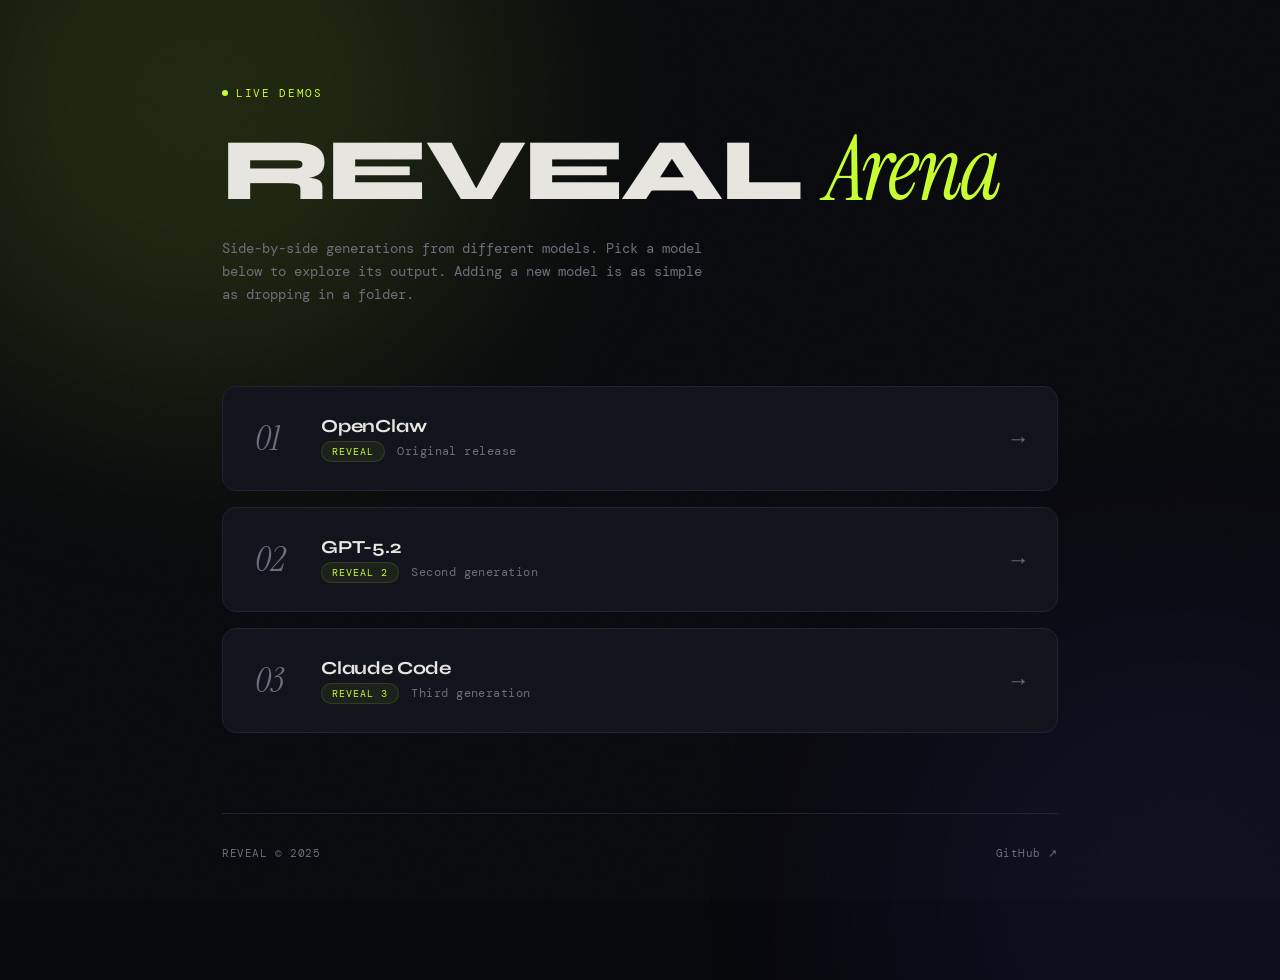
==== index.html @ 6fcfee80 "reveal websites" ====
<!DOCTYPE html>
<html lang="en">
<head>
<meta charset="UTF-8">
<meta name="viewport" content="width=device-width, initial-scale=1.0">
<title>REVEAL — Model Arena</title>
<link rel="preconnect" href="https://fonts.googleapis.com">
<link href="https://fonts.googleapis.com/css2?family=Instrument+Serif:ital@0;1&family=DM+Mono:wght@300;400;500&family=Syne:wght@400;600;700;800&display=swap" rel="stylesheet">
<style>
  *, *::before, *::after { margin: 0; padding: 0; box-sizing: border-box; }

  :root {
    --bg: #08090c;
    --surface: #10121a;
    --border: #1e2130;
    --text: #e8e6e1;
    --text-dim: #6b6d7b;
    --accent: #c8ff2e;
    --accent-dim: rgba(200, 255, 46, 0.08);
  }

  html { font-size: 16px; }

  body {
    background: var(--bg);
    color: var(--text);
    font-family: 'DM Mono', monospace;
    min-height: 100vh;
    overflow-x: hidden;
    -webkit-font-smoothing: antialiased;
  }

  /* ── grain overlay ── */
  body::before {
    content: '';
    position: fixed;
    inset: 0;
    z-index: 9999;
    pointer-events: none;
    opacity: 0.035;
    background-image: url("data:image/svg+xml,%3Csvg viewBox='0 0 256 256' xmlns='http://www.w3.org/2000/svg'%3E%3Cfilter id='n'%3E%3CfeTurbulence type='fractalNoise' baseFrequency='0.9' numOctaves='4' stitchTiles='stitch'/%3E%3C/filter%3E%3Crect width='100%25' height='100%25' filter='url(%23n)'/%3E%3C/svg%3E");
    background-size: 200px;
  }

  /* ── ambient glow ── */
  .glow {
    position: fixed;
    width: 600px;
    height: 600px;
    border-radius: 50%;
    filter: blur(120px);
    opacity: 0.12;
    pointer-events: none;
    z-index: 0;
  }
  .glow--1 { top: -200px; left: -100px; background: var(--accent); }
  .glow--2 { bottom: -300px; right: -200px; background: #5e4fff; opacity: 0.08; }

  /* ── layout ── */
  .page {
    position: relative;
    z-index: 1;
    max-width: 900px;
    margin: 0 auto;
    padding: 80px 32px 120px;
  }

  /* ── header ── */
  .header { margin-bottom: 80px; }

  .tag {
    display: inline-flex;
    align-items: center;
    gap: 8px;
    font-size: 0.7rem;
    letter-spacing: 0.15em;
    text-transform: uppercase;
    color: var(--accent);
    margin-bottom: 28px;
    opacity: 0;
    animation: fadeUp 0.6s ease forwards;
  }
  .tag::before {
    content: '';
    width: 6px;
    height: 6px;
    background: var(--accent);
    border-radius: 50%;
    animation: pulse 2s ease infinite;
  }

  @keyframes pulse {
    0%, 100% { opacity: 1; }
    50% { opacity: 0.3; }
  }

  .title {
    font-family: 'Syne', sans-serif;
    font-weight: 800;
    font-size: clamp(3rem, 8vw, 5.5rem);
    line-height: 0.95;
    letter-spacing: -0.03em;
    margin-bottom: 24px;
    opacity: 0;
    animation: fadeUp 0.6s ease 0.1s forwards;
  }
  .title span {
    display: inline-block;
    color: var(--accent);
    font-family: 'Instrument Serif', serif;
    font-style: italic;
    font-weight: 400;
  }

  .subtitle {
    font-size: 0.85rem;
    color: var(--text-dim);
    line-height: 1.7;
    max-width: 480px;
    opacity: 0;
    animation: fadeUp 0.6s ease 0.2s forwards;
  }

  /* ── model cards ── */
  .grid {
    display: grid;
    gap: 16px;
  }

  .card {
    position: relative;
    display: grid;
    grid-template-columns: auto 1fr auto;
    align-items: center;
    gap: 24px;
    padding: 28px 32px;
    background: var(--surface);
    border: 1px solid var(--border);
    border-radius: 14px;
    text-decoration: none;
    color: var(--text);
    transition: all 0.35s cubic-bezier(0.22, 1, 0.36, 1);
    overflow: hidden;
    opacity: 0;
    transform: translateY(20px);
  }
  .card:nth-child(1) { animation: fadeUp 0.6s ease 0.3s forwards; }
  .card:nth-child(2) { animation: fadeUp 0.6s ease 0.4s forwards; }
  .card:nth-child(3) { animation: fadeUp 0.6s ease 0.5s forwards; }
  .card:nth-child(4) { animation: fadeUp 0.6s ease 0.6s forwards; }

  .card::before {
    content: '';
    position: absolute;
    inset: 0;
    background: linear-gradient(135deg, var(--accent-dim), transparent 60%);
    opacity: 0;
    transition: opacity 0.35s ease;
  }

  .card:hover {
    border-color: rgba(200, 255, 46, 0.25);
    transform: translateY(-2px);
    box-shadow: 0 8px 40px rgba(0,0,0,0.3), 0 0 0 1px rgba(200,255,46,0.08);
  }
  .card:hover::before { opacity: 1; }
  .card:hover .card__arrow { transform: translateX(4px); color: var(--accent); }
  .card:hover .card__index { color: var(--accent); }

  .card__index {
    position: relative;
    z-index: 1;
    font-family: 'Instrument Serif', serif;
    font-style: italic;
    font-size: 2.2rem;
    line-height: 1;
    color: var(--text-dim);
    min-width: 42px;
    transition: color 0.35s ease;
  }

  .card__body { position: relative; z-index: 1; }

  .card__name {
    font-family: 'Syne', sans-serif;
    font-weight: 700;
    font-size: 1.15rem;
    letter-spacing: -0.01em;
    margin-bottom: 4px;
  }

  .card__meta {
    display: flex;
    align-items: center;
    gap: 12px;
    font-size: 0.72rem;
    color: var(--text-dim);
    letter-spacing: 0.04em;
  }

  .card__badge {
    display: inline-flex;
    align-items: center;
    gap: 5px;
    padding: 3px 10px;
    background: rgba(200, 255, 46, 0.06);
    border: 1px solid rgba(200, 255, 46, 0.12);
    border-radius: 100px;
    font-size: 0.65rem;
    text-transform: uppercase;
    letter-spacing: 0.1em;
    color: var(--accent);
  }

  .card__arrow {
    position: relative;
    z-index: 1;
    font-size: 1.4rem;
    color: var(--text-dim);
    transition: all 0.35s ease;
  }

  /* ── footer ── */
  .footer {
    margin-top: 80px;
    padding-top: 32px;
    border-top: 1px solid var(--border);
    display: flex;
    justify-content: space-between;
    align-items: center;
    font-size: 0.7rem;
    color: var(--text-dim);
    letter-spacing: 0.05em;
    opacity: 0;
    animation: fadeUp 0.6s ease 0.7s forwards;
  }
  .footer a {
    color: var(--text-dim);
    text-decoration: none;
    transition: color 0.2s;
  }
  .footer a:hover { color: var(--accent); }

  @keyframes fadeUp {
    from { opacity: 0; transform: translateY(20px); }
    to   { opacity: 1; transform: translateY(0); }
  }

  /* ── responsive ── */
  @media (max-width: 600px) {
    .page { padding: 48px 20px 80px; }
    .header { margin-bottom: 48px; }
    .card { grid-template-columns: 1fr auto; gap: 16px; padding: 22px 20px; }
    .card__index { display: none; }
    .footer { flex-direction: column; gap: 12px; text-align: center; }
  }
</style>
</head>
<body>

<div class="glow glow--1"></div>
<div class="glow glow--2"></div>

<div class="page">

  <header class="header">
    <div class="tag">Live Demos</div>
    <h1 class="title">REVEAL <span>Arena</span></h1>
    <p class="subtitle">Side-by-side generations from different models. Pick a model below to explore its output. Adding a new model is as simple as dropping in a folder.</p>
  </header>

  <div class="grid" id="grid"></div>

  <footer class="footer">
    <span>REVEAL &copy; 2025</span>
    <a href="https://github.com/" target="_blank">GitHub ↗</a>
  </footer>

</div>

<script>
  // ╔══════════════════════════════════════════╗
  // ║  ADD NEW MODELS HERE — one object each   ║
  // ╚══════════════════════════════════════════╝
  const models = [
    {
      name: "OpenClaw",
      path: "openclaw",
      badge: "REVEAL",
      meta: "Original release"
    },
    {
      name: "GPT-5.2",
      path: "gpt-5.2",
      badge: "REVEAL 2",
      meta: "Second generation"
    },
    {
      name: "Claude Code",
      path: "claude-opus-4.6",
      badge: "REVEAL 3",
      meta: "Third generation"
    },
  ];

  const grid = document.getElementById('grid');

  models.forEach((m, i) => {
    const a = document.createElement('a');
    a.href = `./${m.path}/`;
    a.className = 'card';
    a.innerHTML = `
      <div class="card__index">${String(i + 1).padStart(2, '0')}</div>
      <div class="card__body">
        <div class="card__name">${m.name}</div>
        <div class="card__meta">
          <span class="card__badge">${m.badge}</span>
          <span>${m.meta}</span>
        </div>
      </div>
      <div class="card__arrow">→</div>
    `;
    grid.appendChild(a);
  });
</script>

</body>
</html>
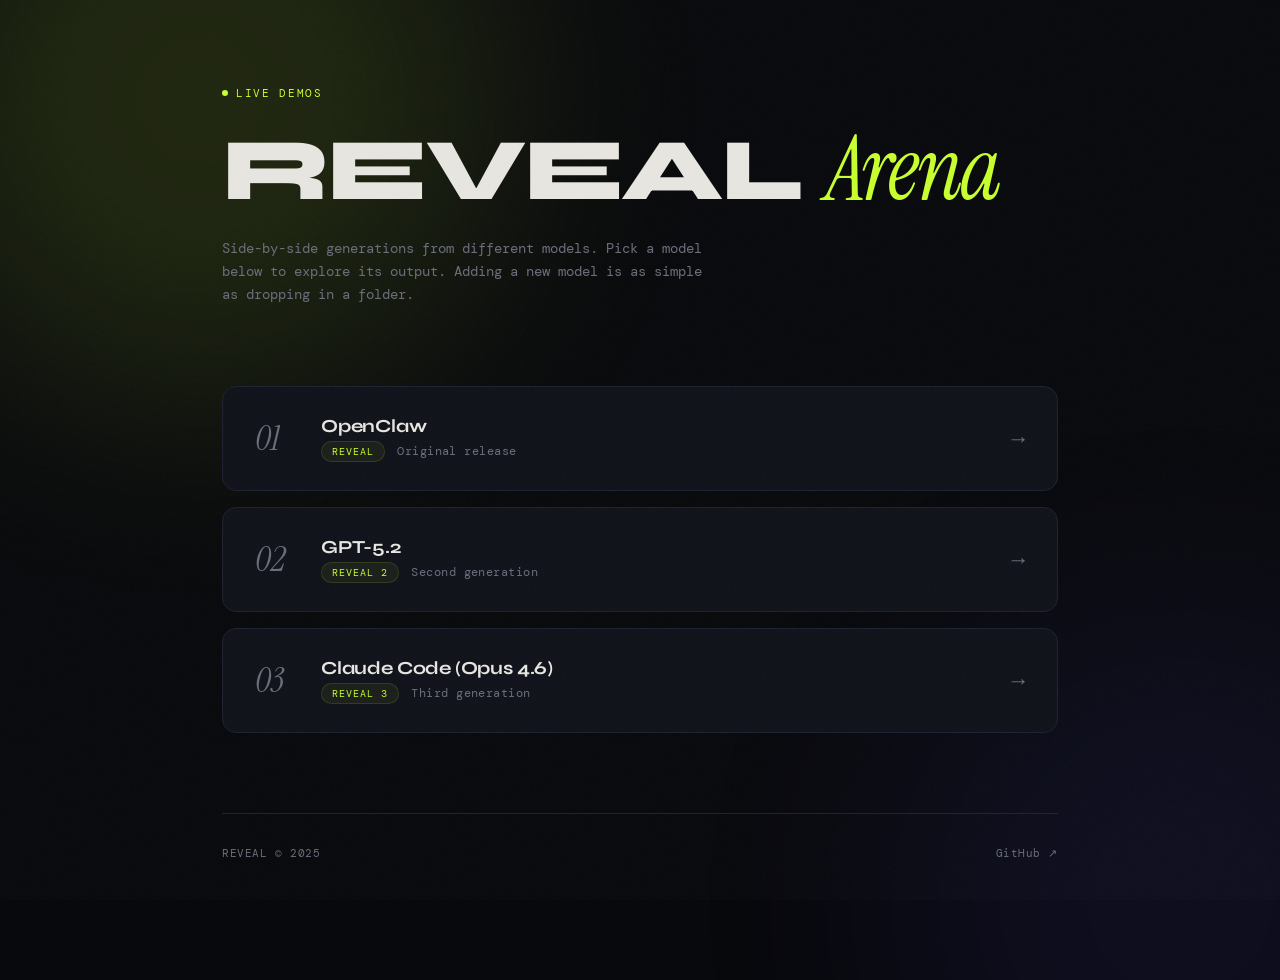
==== commit 5506f90b: "updated paths" ====
--- a/index.html
+++ b/index.html
@@ -296,8 +296,8 @@
       meta: "Second generation"
     },
     {
-      name: "Claude Code",
-      path: "claude-opus-4.6",
+      name: "Claude Code (Opus 4.6)",
+      path: "claude-code",
       badge: "REVEAL 3",
       meta: "Third generation"
     },
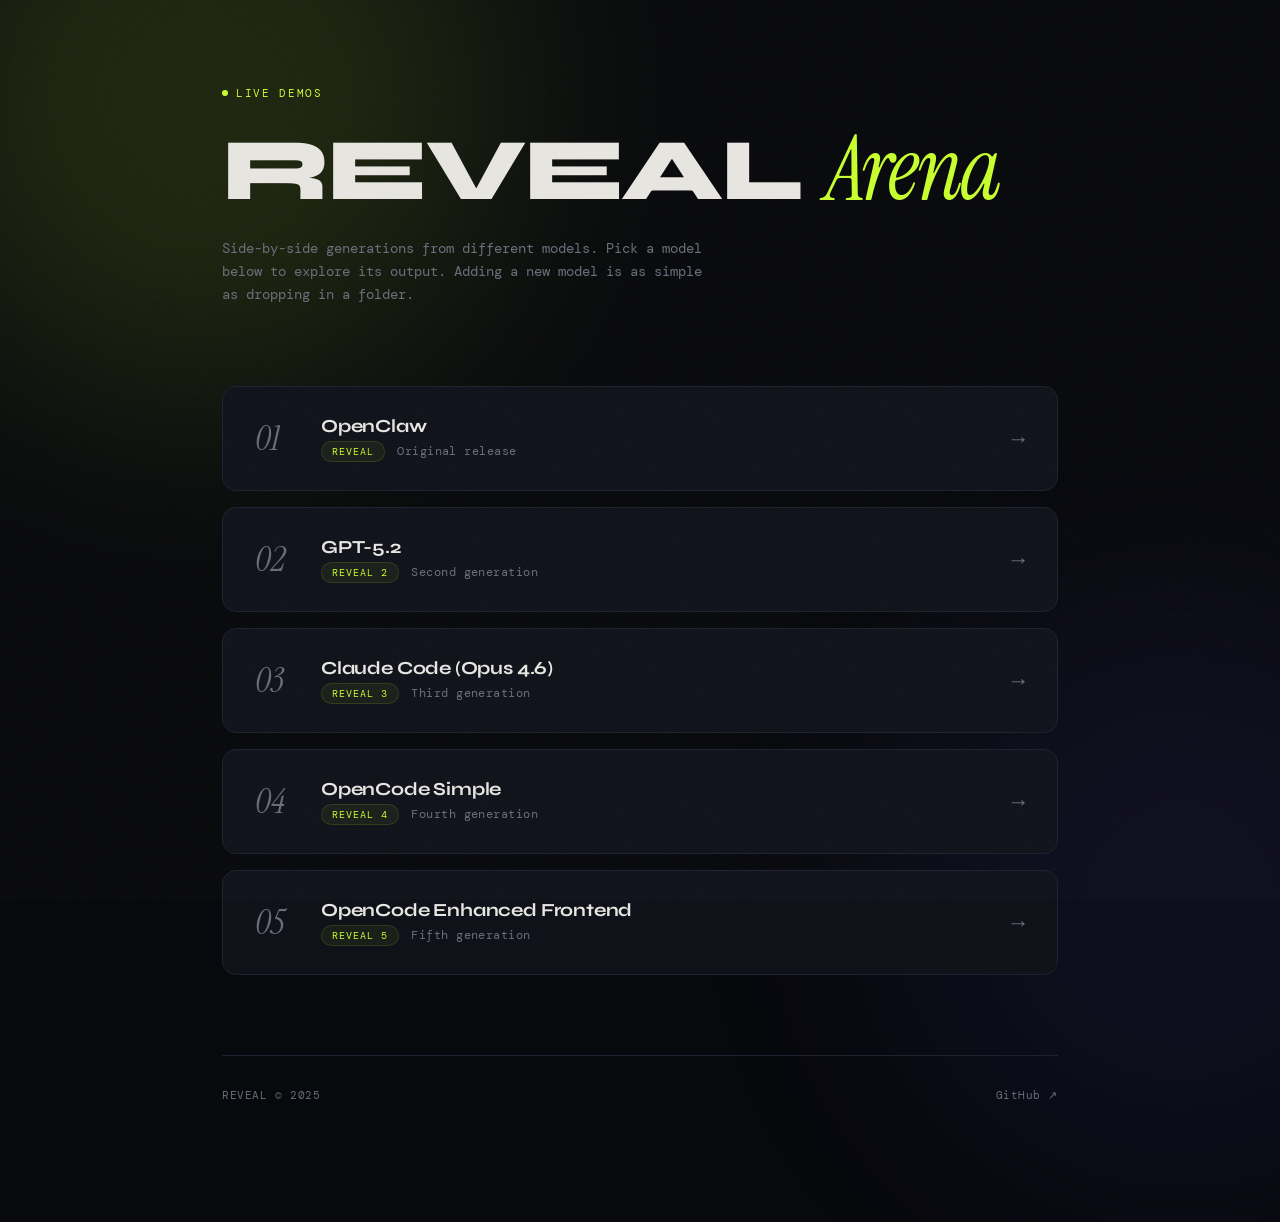
==== commit cc6bdd9e: "Add 2 versions created using opencode" ====
--- a/index.html
+++ b/index.html
@@ -148,6 +148,8 @@
   .card:nth-child(2) { animation: fadeUp 0.6s ease 0.4s forwards; }
   .card:nth-child(3) { animation: fadeUp 0.6s ease 0.5s forwards; }
   .card:nth-child(4) { animation: fadeUp 0.6s ease 0.6s forwards; }
+  .card:nth-child(5) { animation: fadeUp 0.6s ease 0.7s forwards; }
+  .card:nth-child(6) { animation: fadeUp 0.6s ease 0.8s forwards; }
 
   .card::before {
     content: '';
@@ -232,7 +234,7 @@
     color: var(--text-dim);
     letter-spacing: 0.05em;
     opacity: 0;
-    animation: fadeUp 0.6s ease 0.7s forwards;
+    animation: fadeUp 0.6s ease 0.9s forwards;
   }
   .footer a {
     color: var(--text-dim);
@@ -300,6 +302,18 @@
       path: "claude-code",
       badge: "REVEAL 3",
       meta: "Third generation"
+    },
+    {
+      name: "OpenCode Simple",
+      path: "opencode",
+      badge: "REVEAL 4",
+      meta: "Fourth generation"
+    },
+    {
+      name: "OpenCode Enhanced Frontend",
+      path: "opencode-enhanced",
+      badge: "REVEAL 5",
+      meta: "Fifth generation"
     },
   ];
 
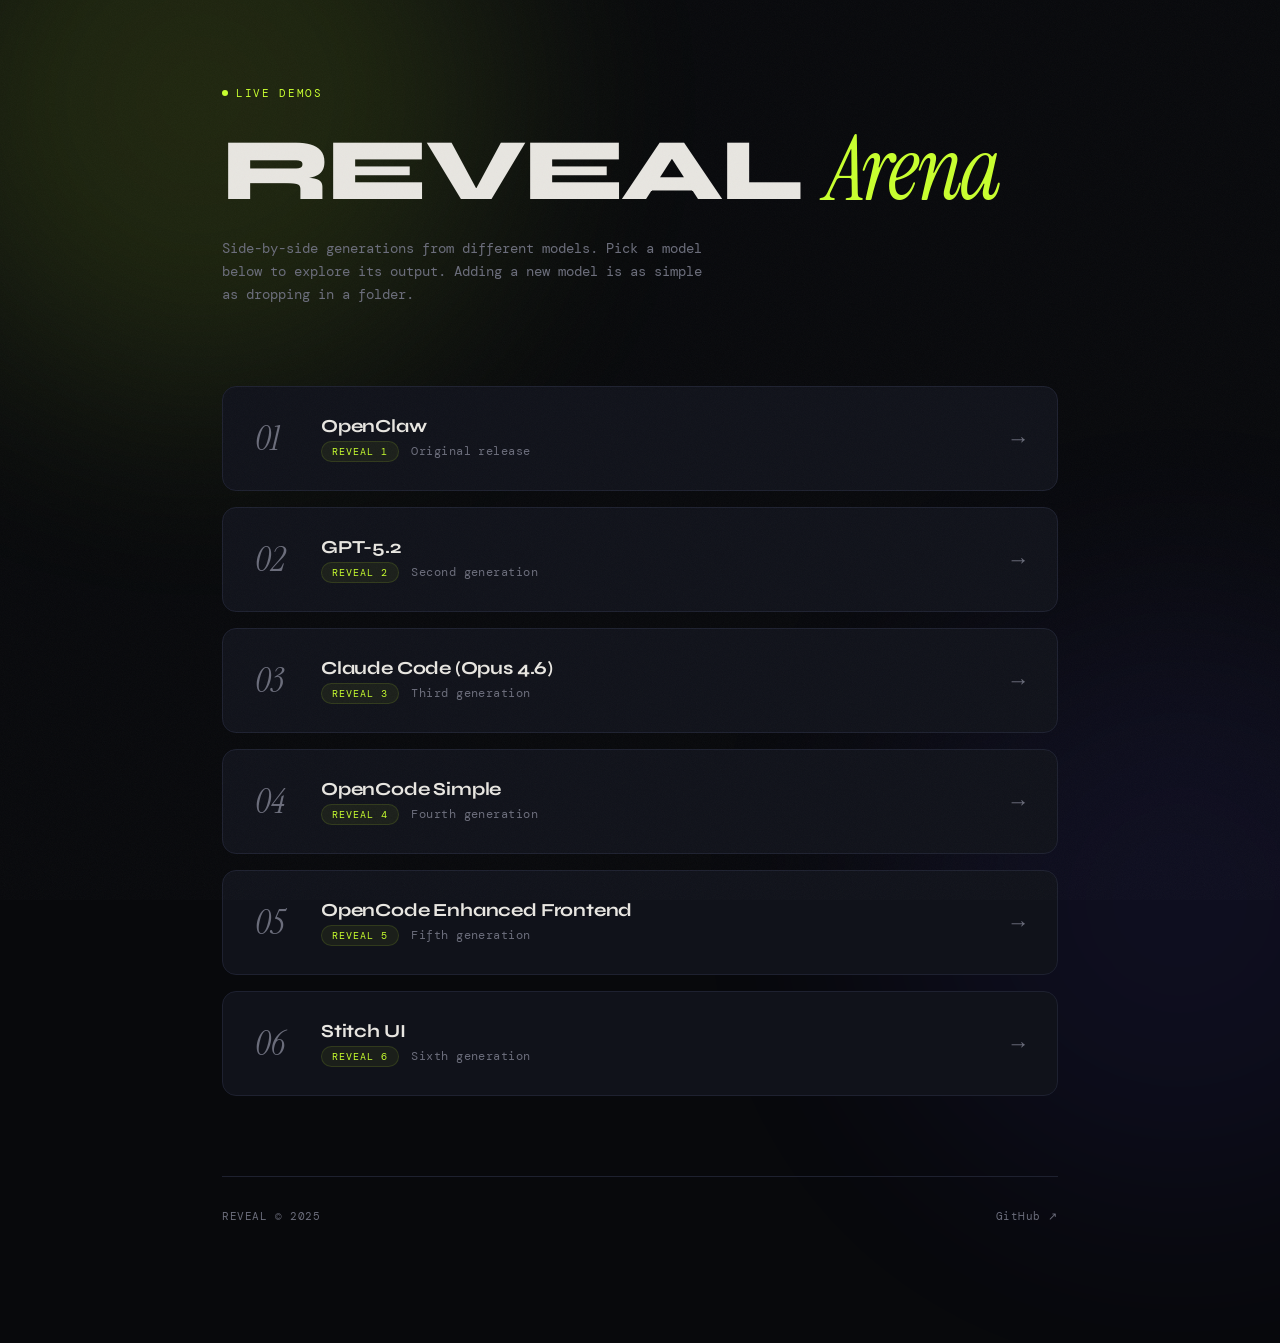
==== commit 43066881: "add stitch" ====
--- a/index.html
+++ b/index.html
@@ -288,7 +288,7 @@
     {
       name: "OpenClaw",
       path: "openclaw",
-      badge: "REVEAL",
+      badge: "REVEAL 1",
       meta: "Original release"
     },
     {
@@ -314,6 +314,12 @@
       path: "opencode-enhanced",
       badge: "REVEAL 5",
       meta: "Fifth generation"
+    },
+     {
+      name: "Stitch UI",
+      path: "stitch",
+      badge: "REVEAL 6",
+      meta: "Sixth generation"
     },
   ];
 
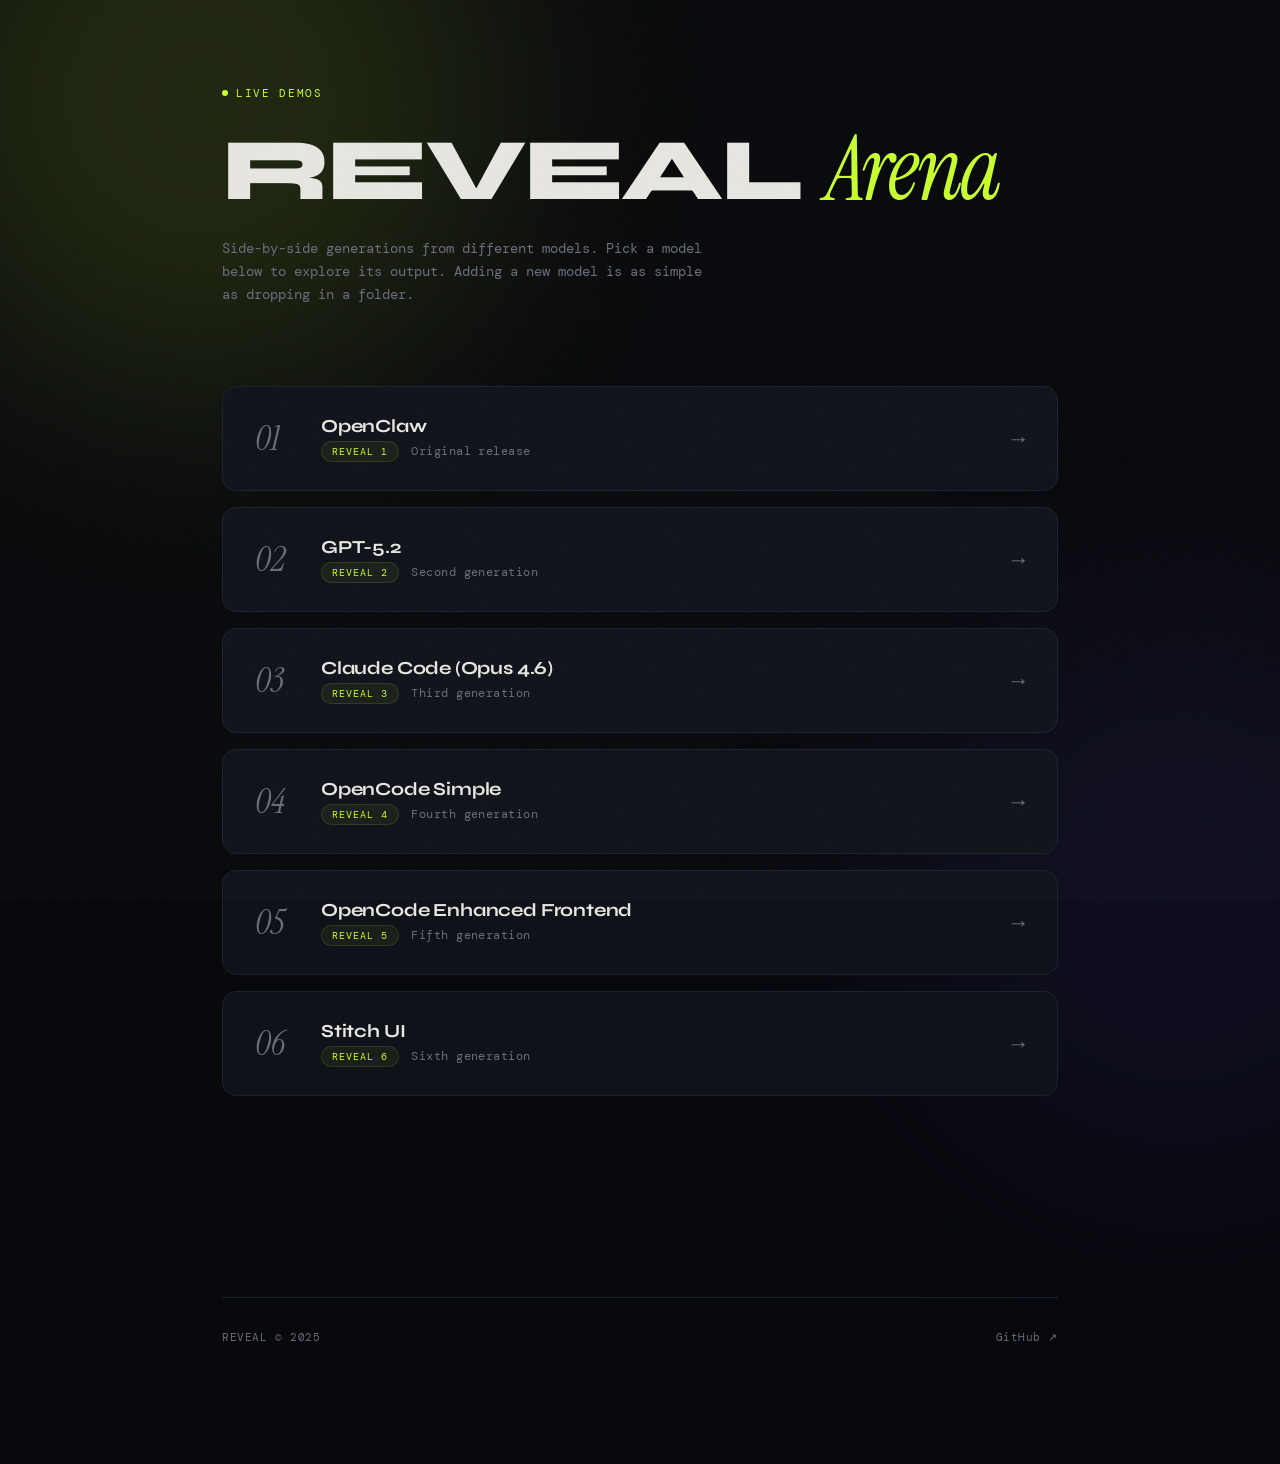
==== commit e1472c4d: "adds a new model" ====
--- a/index.html
+++ b/index.html
@@ -320,6 +320,12 @@
       path: "stitch",
       badge: "REVEAL 6",
       meta: "Sixth generation"
+    },
+    {
+      name: "Claude Design (Opus 4.7)",
+      path: "claude-design",
+      badge: "REVEAL 7",
+      meta: "Seventh generation"
     },
   ];
 
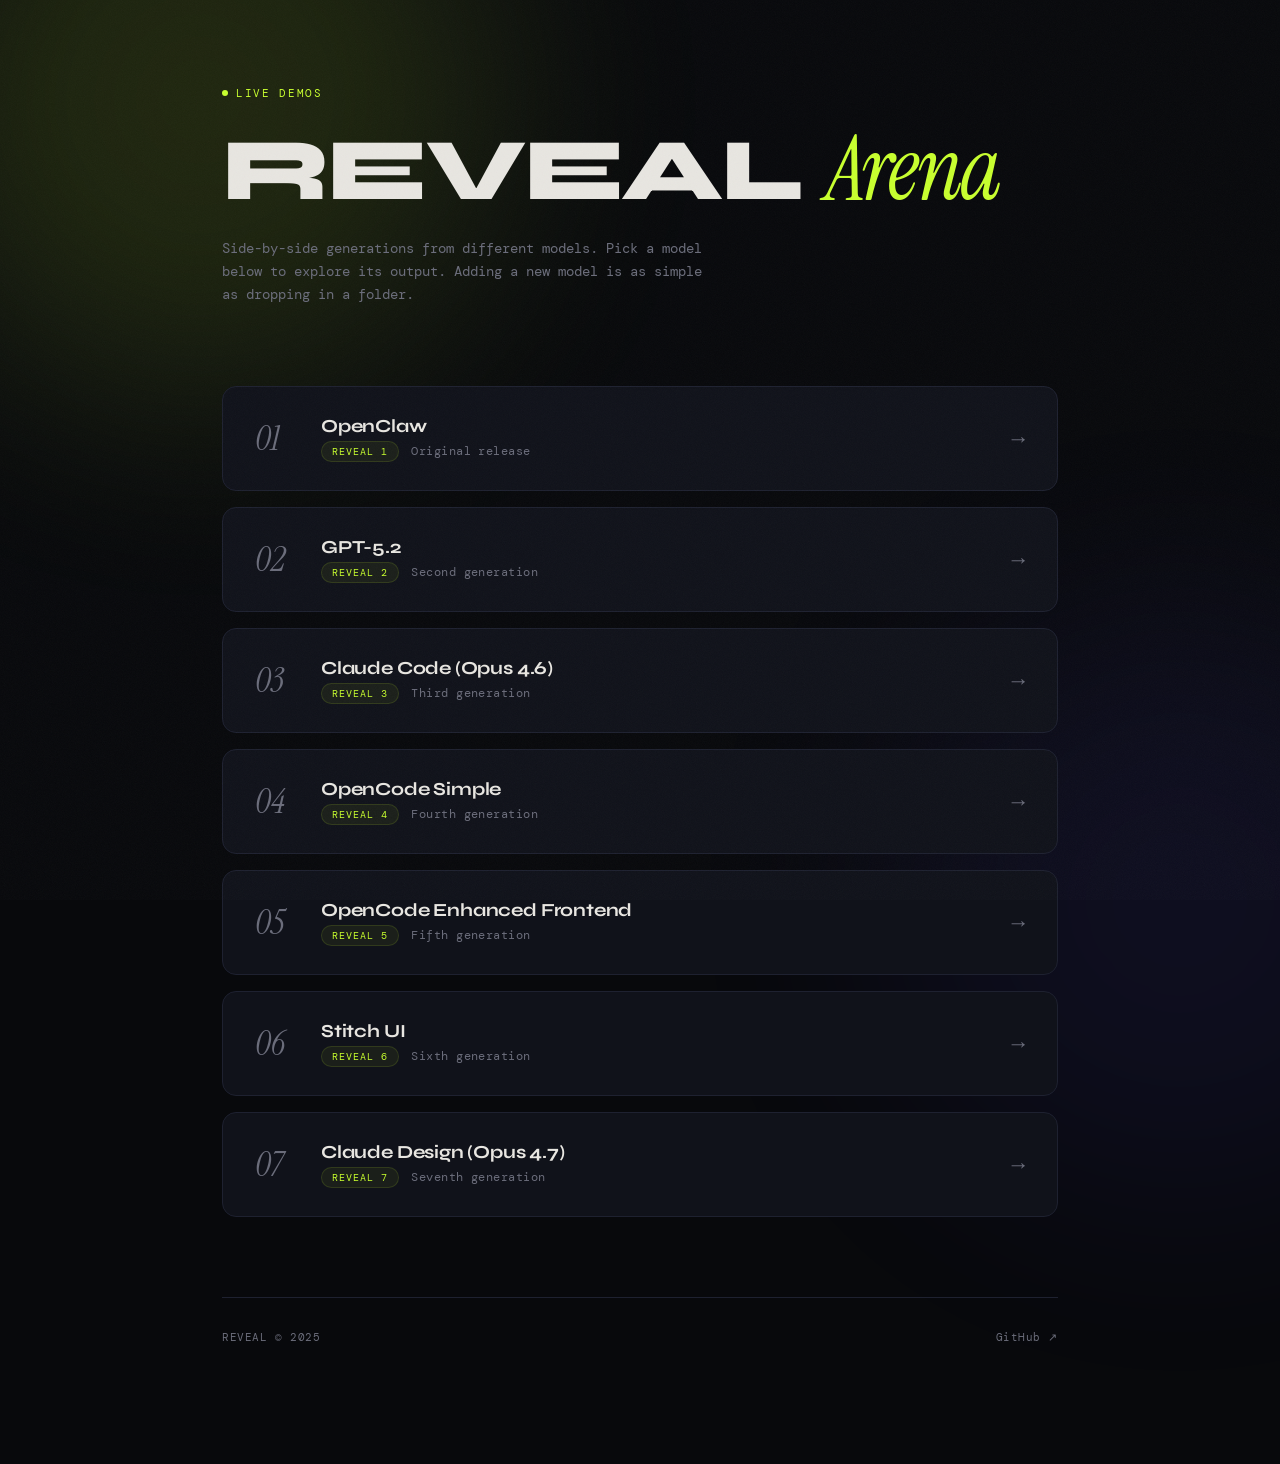
==== commit e53a6933: "fixes css" ====
--- a/index.html
+++ b/index.html
@@ -150,6 +150,7 @@
   .card:nth-child(4) { animation: fadeUp 0.6s ease 0.6s forwards; }
   .card:nth-child(5) { animation: fadeUp 0.6s ease 0.7s forwards; }
   .card:nth-child(6) { animation: fadeUp 0.6s ease 0.8s forwards; }
+  .card:nth-child(7) { animation: fadeUp 0.6s ease 0.9s forwards; }
 
   .card::before {
     content: '';
